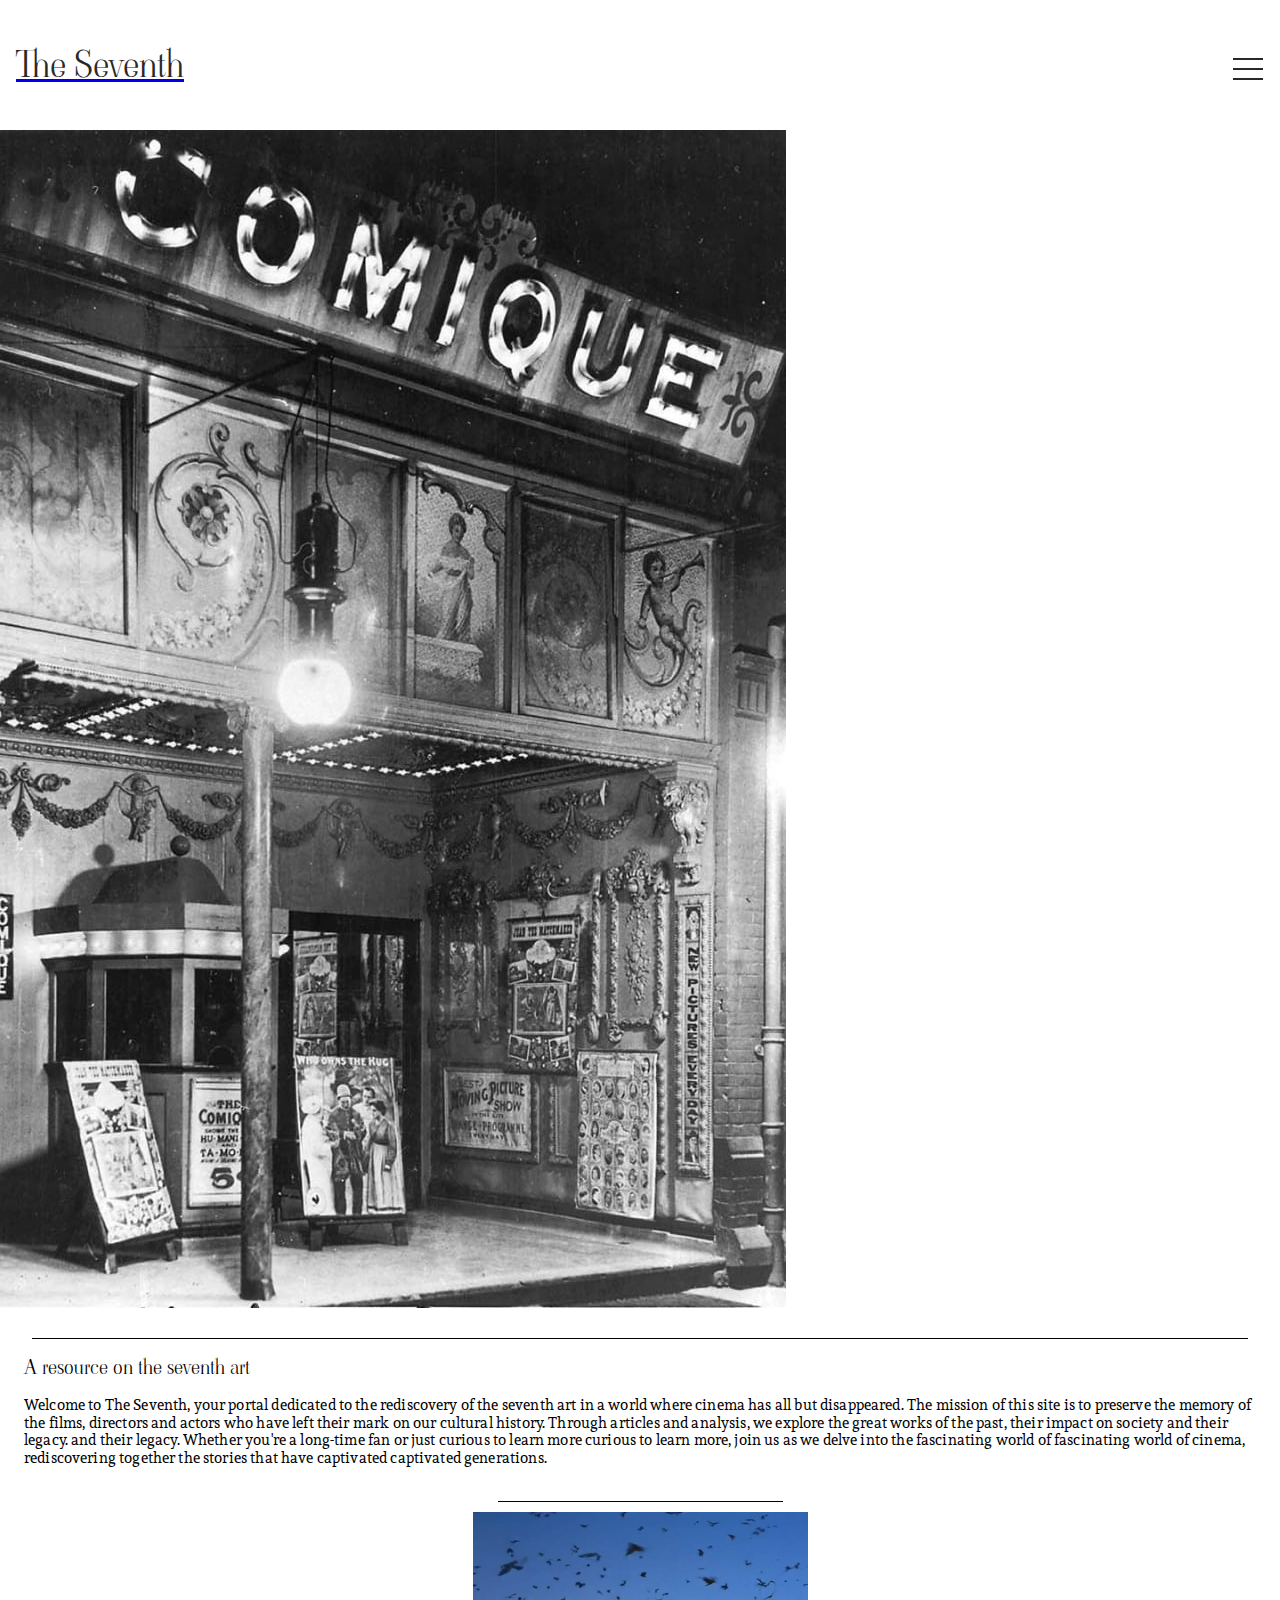
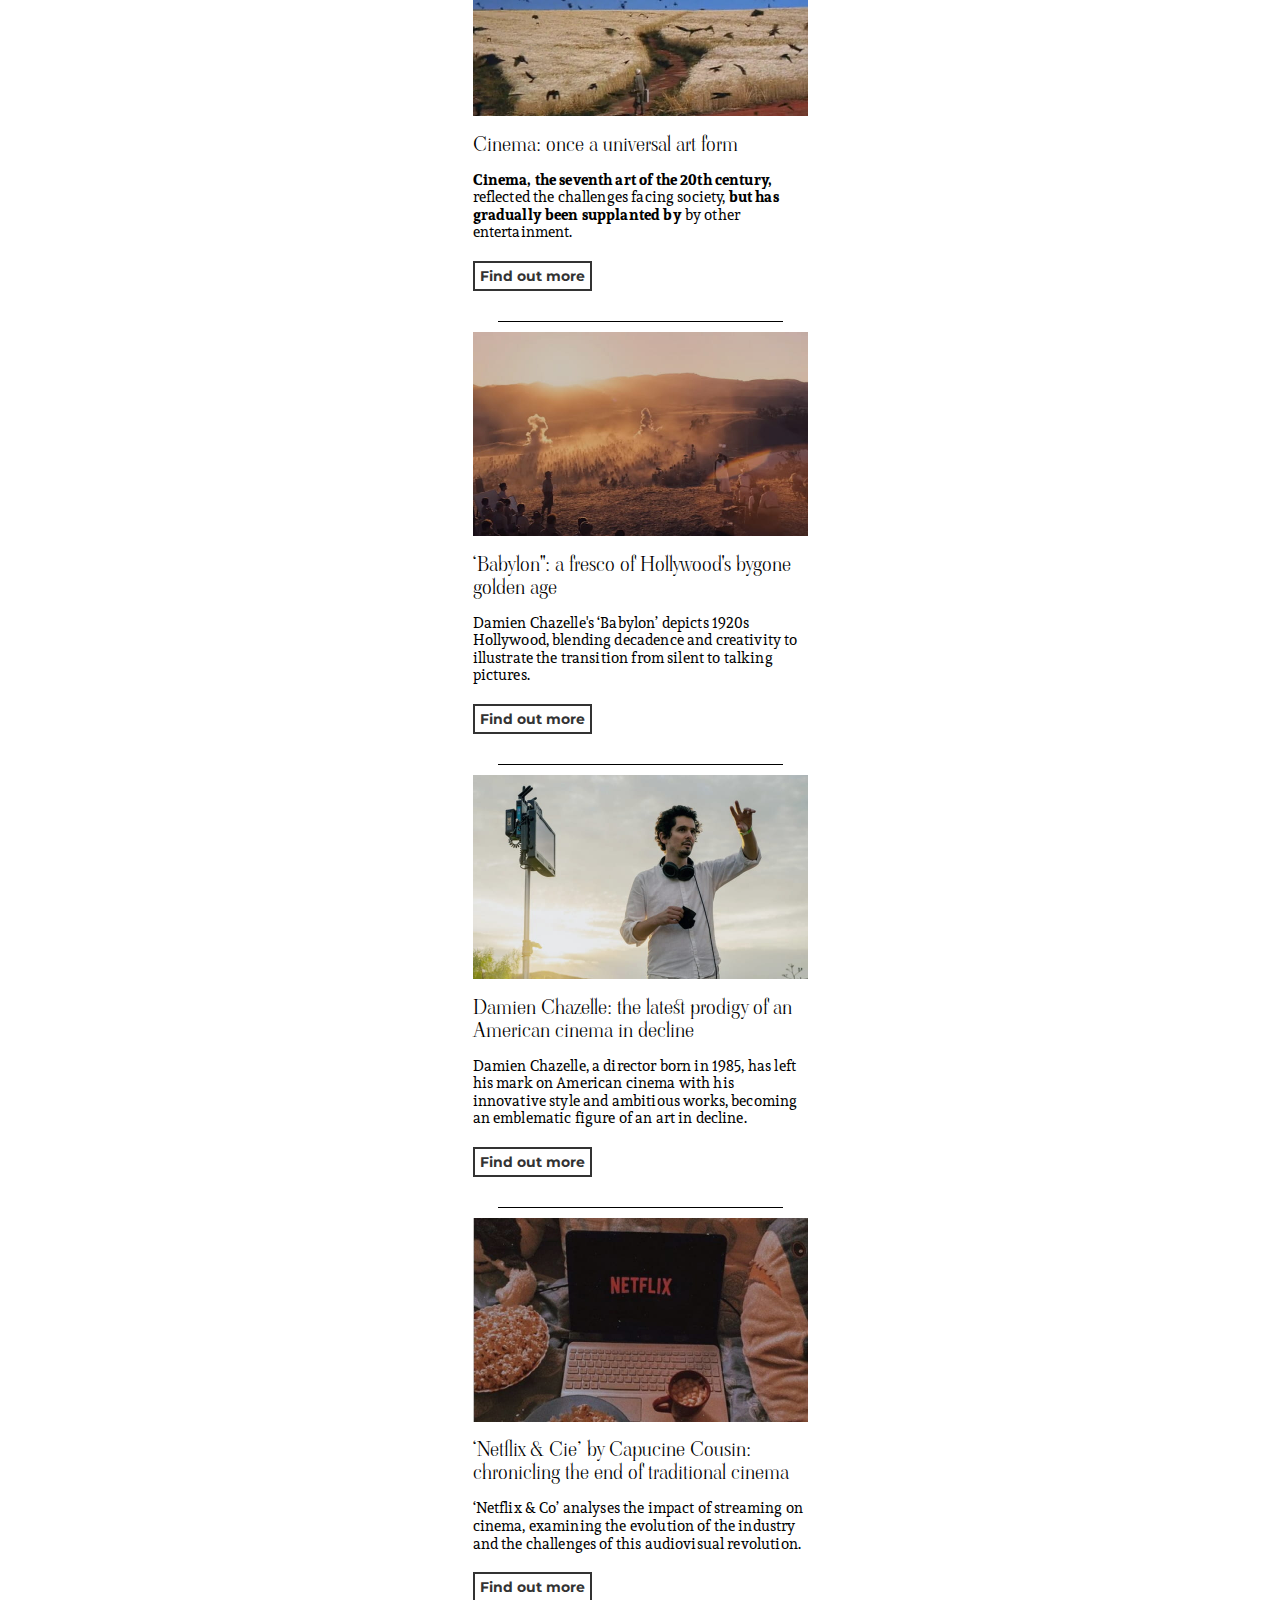
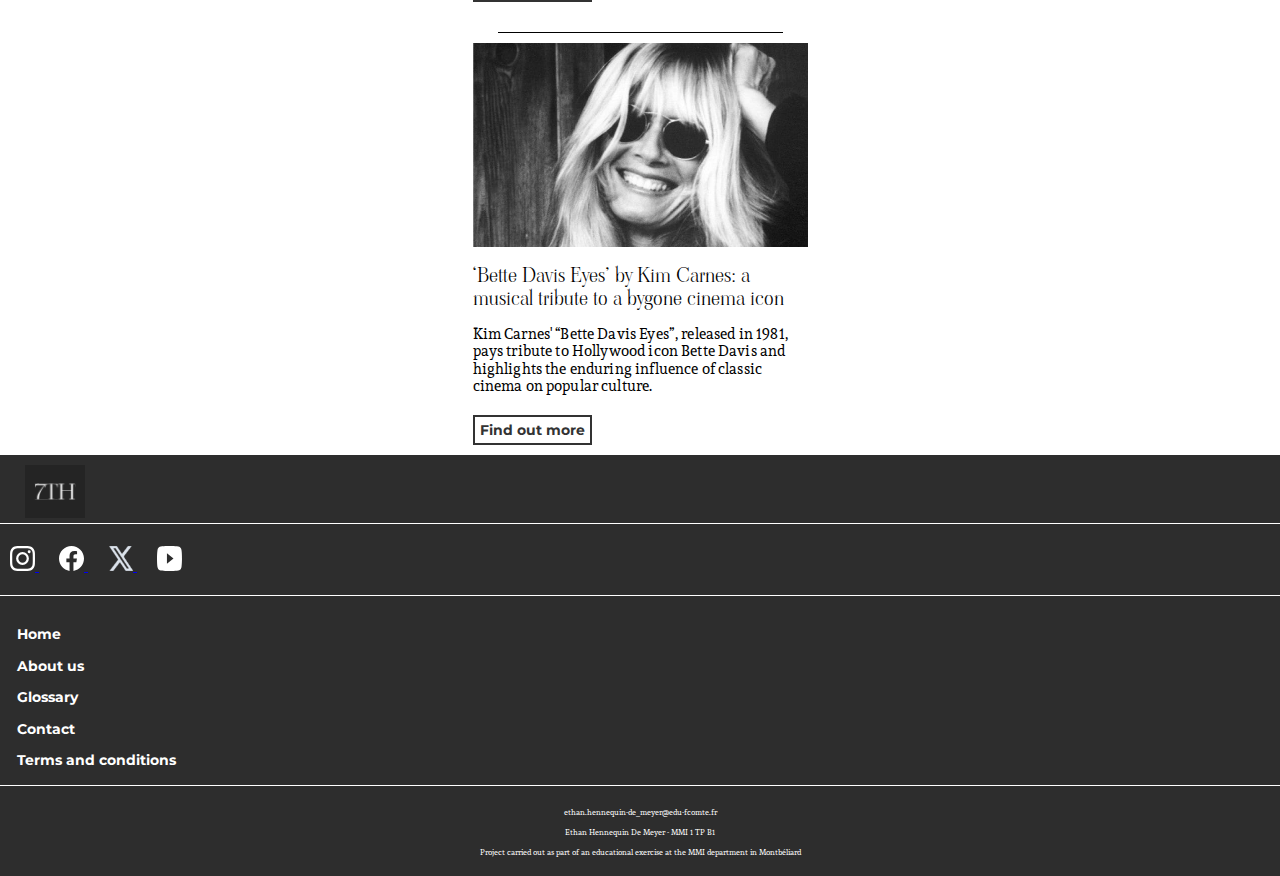
==== en/index.html @ fa8af958 "changement header footer" ====
<html lang="fr">
<head>
    <meta charset="UTF-8">
    <meta name="viewport" content="width=device-width, initial-scale=1.0">
    <title>Home</title>
    <link rel="stylesheet" href="/src/css/style.css">
    <link rel="icon" type="image/svg+xml" href="/assets/img/logo.svg">
</head>
<body>

    <header class="header container">
        <a href="index.html"><h1 class="header__title">The Seventh</h1></a>
        <div
            class="header__menu-btn menu-btn"
            aria-label="menu"
            aria-expanded="false"
            aria-controls="mainNav"
          >
            <span class="menu-btn__bar"></span>
  
          <nav class="header__menu menu" id="mainNav" aria-hidden="true">

            <ul class="menu__list listUnstyled">
              <div class="lignemenu"></div>
              <li class="menu__item">
                <a class="menu__link" href="index.html">Home</a>
              </li>
              <li class="menu__item">
                <a class="menu__link" href="aboutus.html">About us</a>
              </li>
              <li class="menu__item">
                <a class="menu__link" href="glossary.html">Glossary</a>
              </li>
              <li class="menu__item">
                <a class="menu__link" href="contacten.html">Contact</a>
              </li>
              <li class="menu__item">
                <a class="menu__link" href="article1en.html">The Cinema</a>
              </li>
              <li class="menu__item">
                <a class="menu__link" href="#">Babylon</a>
              </li>
              <li class="menu__item">
                <a class="menu__link" href="#">D. Chazelle</a>
              </li>
              <li class="menu__item">
                <a class="menu__link" href="#">Netflix & Cie</a>
              </li>
              <li class="menu__item">
                <a class="menu__link" href="#">Bette Davis Eyes</a>
              </li>
            <div class="lignemenu"></div>
            
              <li class="menu__item">
                <a class="menu__linkl" href="/fr/index.html">French</a>
              </li>
              <li class="menu__item">
                <a class="menu__link" href="home.html">English</a>
              </li>
            </ul>
            <div class="menu__round"></div>
          </nav>
          
        </div>
      </header>

      <div class="container">
        <div class="header_image">
            <img src="/assets/img/imgaccueil.jpg" alt="Cinéma Comique">
        </div>
        <div class="content">
          <div class="ligne"></div>
            <h2 class="h2 block">A resource on the seventh art</h2>
            <p class="p block">
                Welcome to The Seventh, your portal dedicated to the rediscovery of the 
                seventh art in a world where cinema has all but disappeared.
                The mission of this site is to preserve the memory of the films, directors 
                and actors who have left their mark on our cultural history.
                Through articles and analysis, we explore the great works of the past, their impact on society and their legacy. 
                and their legacy. Whether you're a long-time fan or just curious to learn more 
                curious to learn more, join us as we delve into the fascinating world of
                fascinating world of cinema, rediscovering together the stories that have captivated 
                captivated generations.
            </p>
        </div>
    </div>

    <div class="containerb">
      <div class="ligne"></div>
      <div class="image-containerb">
          <img src="/assets/img/framedreams.jpg" alt="Champ de blé avec des corbeaux">
      </div>
      <div class="contentb">
          <h2>Cinema: once a universal art form</h2>
          <p>
              <strong>Cinema, the seventh art of the 20th century,</strong> reflected the challenges facing society, 
              <strong>but has gradually been supplanted by</strong> by other entertainment.
          </p>
      </div>
      <div class="bbutton-container">
          <a href="/fr/Article1.html" class="bbutton">Find out more</a>
      </div>
  </div>

  <div class="containerb">
    <div class="ligne"></div>
    <div class="image-containerb">
        <img src="/assets/img/framebabylon.jpg" alt="Champ de blé avec des corbeaux">
    </div>
    <div class="contentb">
        <h2>‘Babylon": a fresco of Hollywood's bygone golden age</h2>
        <p>
            Damien Chazelle's ‘Babylon’ depicts 1920s Hollywood, blending decadence and creativity to illustrate the transition from silent to talking pictures.
        </p>
    </div>
    <div class="bbutton-container">
        <a href="/fr/article2.html" class="bbutton">Find out more</a>
    </div>
</div>

<div class="containerb">
  <div class="ligne"></div>
  <div class="image-containerb">
      <img src="/assets/img/framedamienchaz.jpg" alt="Champ de blé avec des corbeaux">
  </div>
  <div class="contentb">
      <h2>Damien Chazelle: the latest prodigy of an American cinema in decline</h2>
      <p>
        Damien Chazelle, a director born in 1985, has left his mark on American cinema with his innovative style and ambitious works, becoming an emblematic figure of an art in decline.      </p>
  </div>
  <div class="bbutton-container">
      <a href="/fr/article3.html" class="bbutton">Find out more</a>
  </div>
</div>

<div class="containerb">
  <div class="ligne"></div>
  <div class="image-containerb">
      <img src="/assets/img/framenetflixcie.jpg" alt="Champ de blé avec des corbeaux">
  </div>
  <div class="contentb">
      <h2>‘Netflix & Cie’ by Capucine Cousin: chronicling the end of traditional cinema</h2>
      <p>
        ‘Netflix & Co’ analyses the impact of streaming on cinema, examining the evolution of the industry and the challenges of this audiovisual revolution.      </p>
  </div>
  <div class="bbutton-container">
      <a href="/fr/article4.html" class="bbutton">Find out more</a>
  </div>
</div>

<div class="containerb">
  <div class="ligne"></div>
  <div class="image-containerb">
      <img src="/assets/img/framekimcarnes.jpg" alt="Champ de blé avec des corbeaux">
  </div>
  <div class="contentb">
      <h2>‘Bette Davis Eyes’ by Kim Carnes: a musical tribute to a bygone cinema icon</h2>
      <p>
        Kim Carnes' “Bette Davis Eyes”, released in 1981, pays tribute to Hollywood icon Bette Davis and highlights the enduring influence of classic cinema on popular culture.      </p>
  </div>
  <div class="bbutton-container">
      <a href="/fr/article5.html" class="bbutton">Find out more</a>
  </div>
</div>
      <script src="/src/js/script.js"></script>

</body>


<footer class="footer">
    <div class="logo">
      <img src="/assets/img/logo.svg" alt="Logo">
    </div>
  <div class="lignefooter"></div>
    <div class="footer-top">
        <div class="social-icons">
            <a href="#" aria-label="Instagram">
                <img src="/assets/img/insta.svg" alt="Instagram">
            </a>
            <a href="#" aria-label="Facebook">
                <img src="/assets/img/fb.svg" alt="Facebook">
            </a>
            <a href="#" aria-label="X">
                <img src="/assets/img/x.svg" alt="X">
            </a>
            <a href="#" aria-label="YouTube">
              <img src="/assets/img/ytb.svg" alt="YouTube">
          </a>
        </div>
    </div>
    <div class="lignefooter"></div>
    <div class="footer-menu">
        <ul>
            <li><a href="index.html">Home</a></li>
            <li><a href="aboutus.html">About us</a></li>
            <li><a href="glossary.html">Glossary</a></li>
            <li><a href="contacten.html">Contact</a></li>
            <li><a href="https://blogdummi.fr/">Terms and conditions</a></li>
        </ul>
    </div>
    <div class="lignefooter"></div>
    <div class="footer-bottom">
        <p>ethan.hennequin-de_meyer@edu-fcomte.fr</p> <p>Ethan Hennequin De Meyer - MMI 1 TP B1</p>
        <p>Project carried out as part of an educational exercise at the MMI department in Montbéliard</p>
    </div>
  </footer>
  
</html>
---- src/css/style.css ----
@import url('https://fonts.googleapis.com/css2?family=Montserrat:ital,wght@0,100..900;1,100..900&family=Sura:wght@400;700&family=Viaoda+Libre&display=swap');

/* vendors */
@import "/src/css/vendors/normalize.css";

/* utilitaire */
@import "/src/css/utilitaire/variable.css";

/* base */
@import "/src/css/base/main.css";

/* composant */
@import "/src/css/composant/composant.css";
@import "/src/css/composant/caroussel.css";
@import "/src/css/composant/frise.css";

/* layout */
@import "/src/css/layout/header.css";
@import "/src/css/layout/menu.css";
@import "/src/css/layout/footer.css";
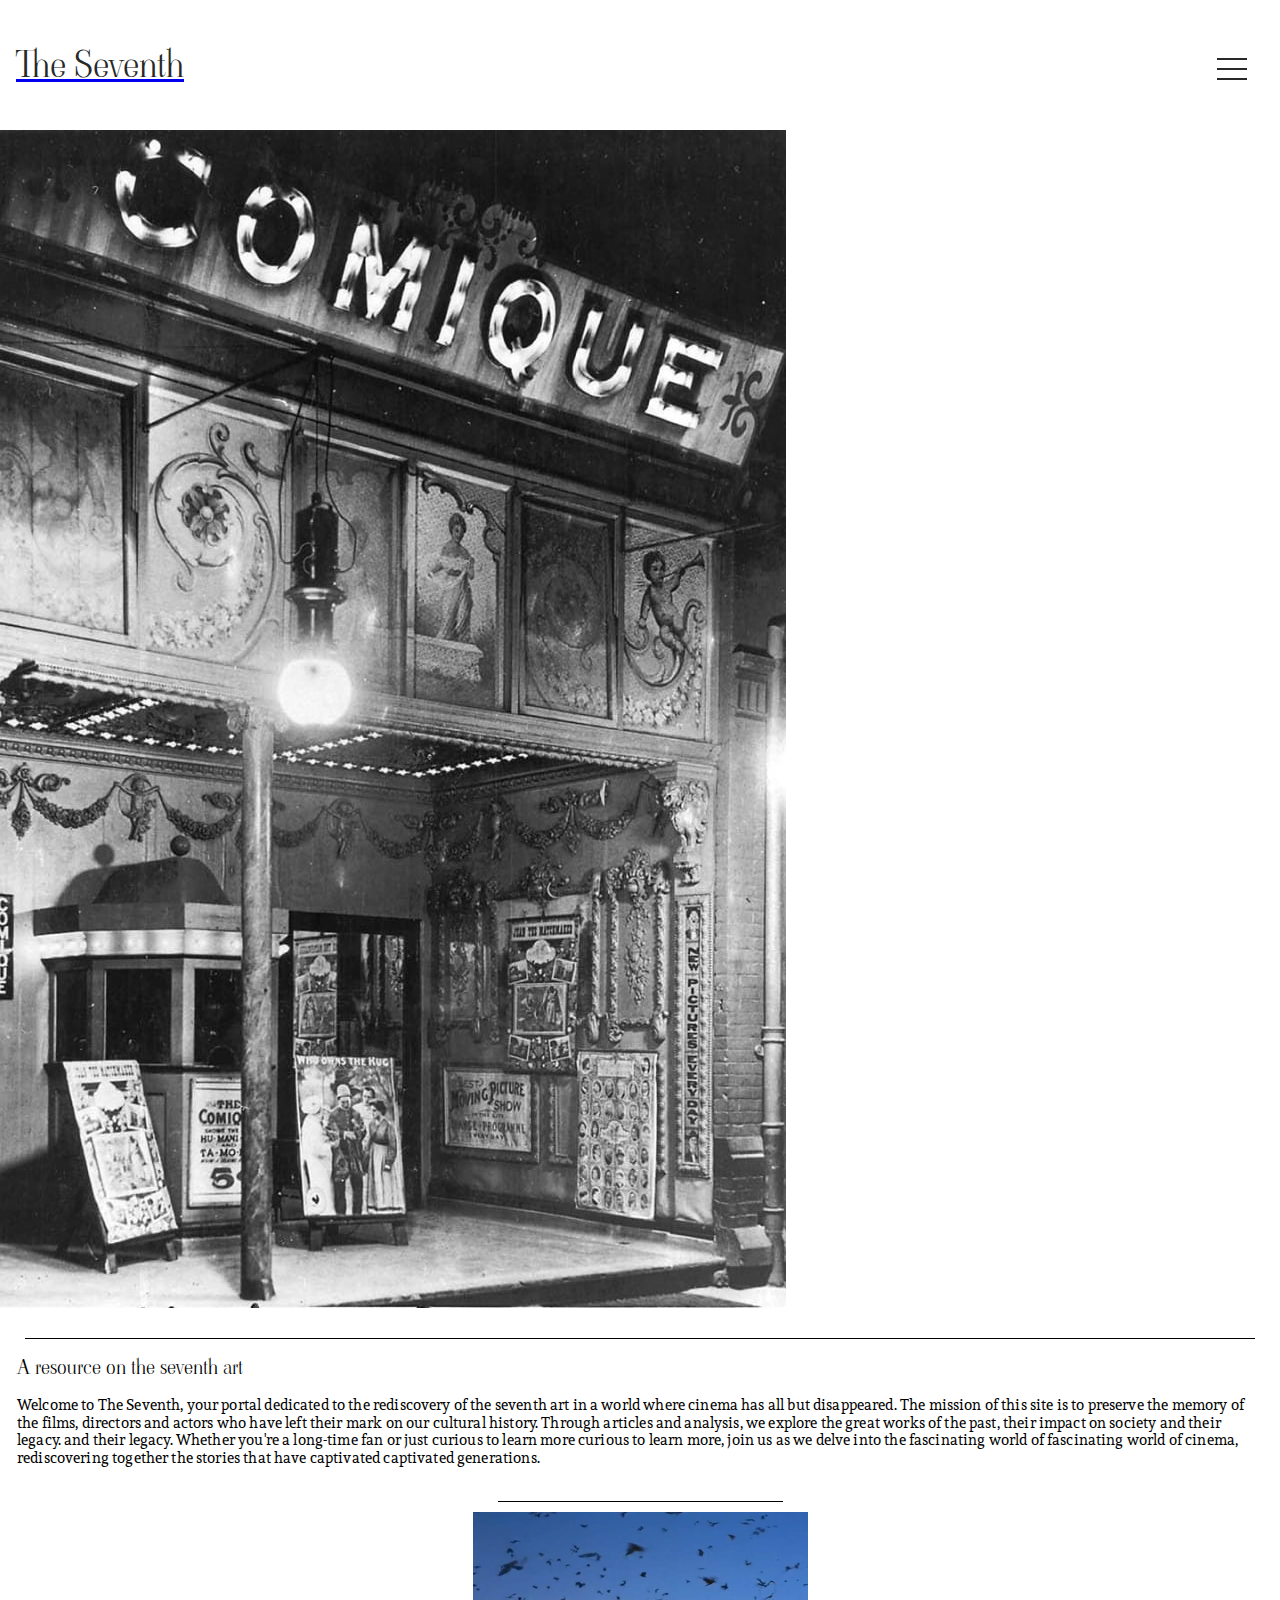
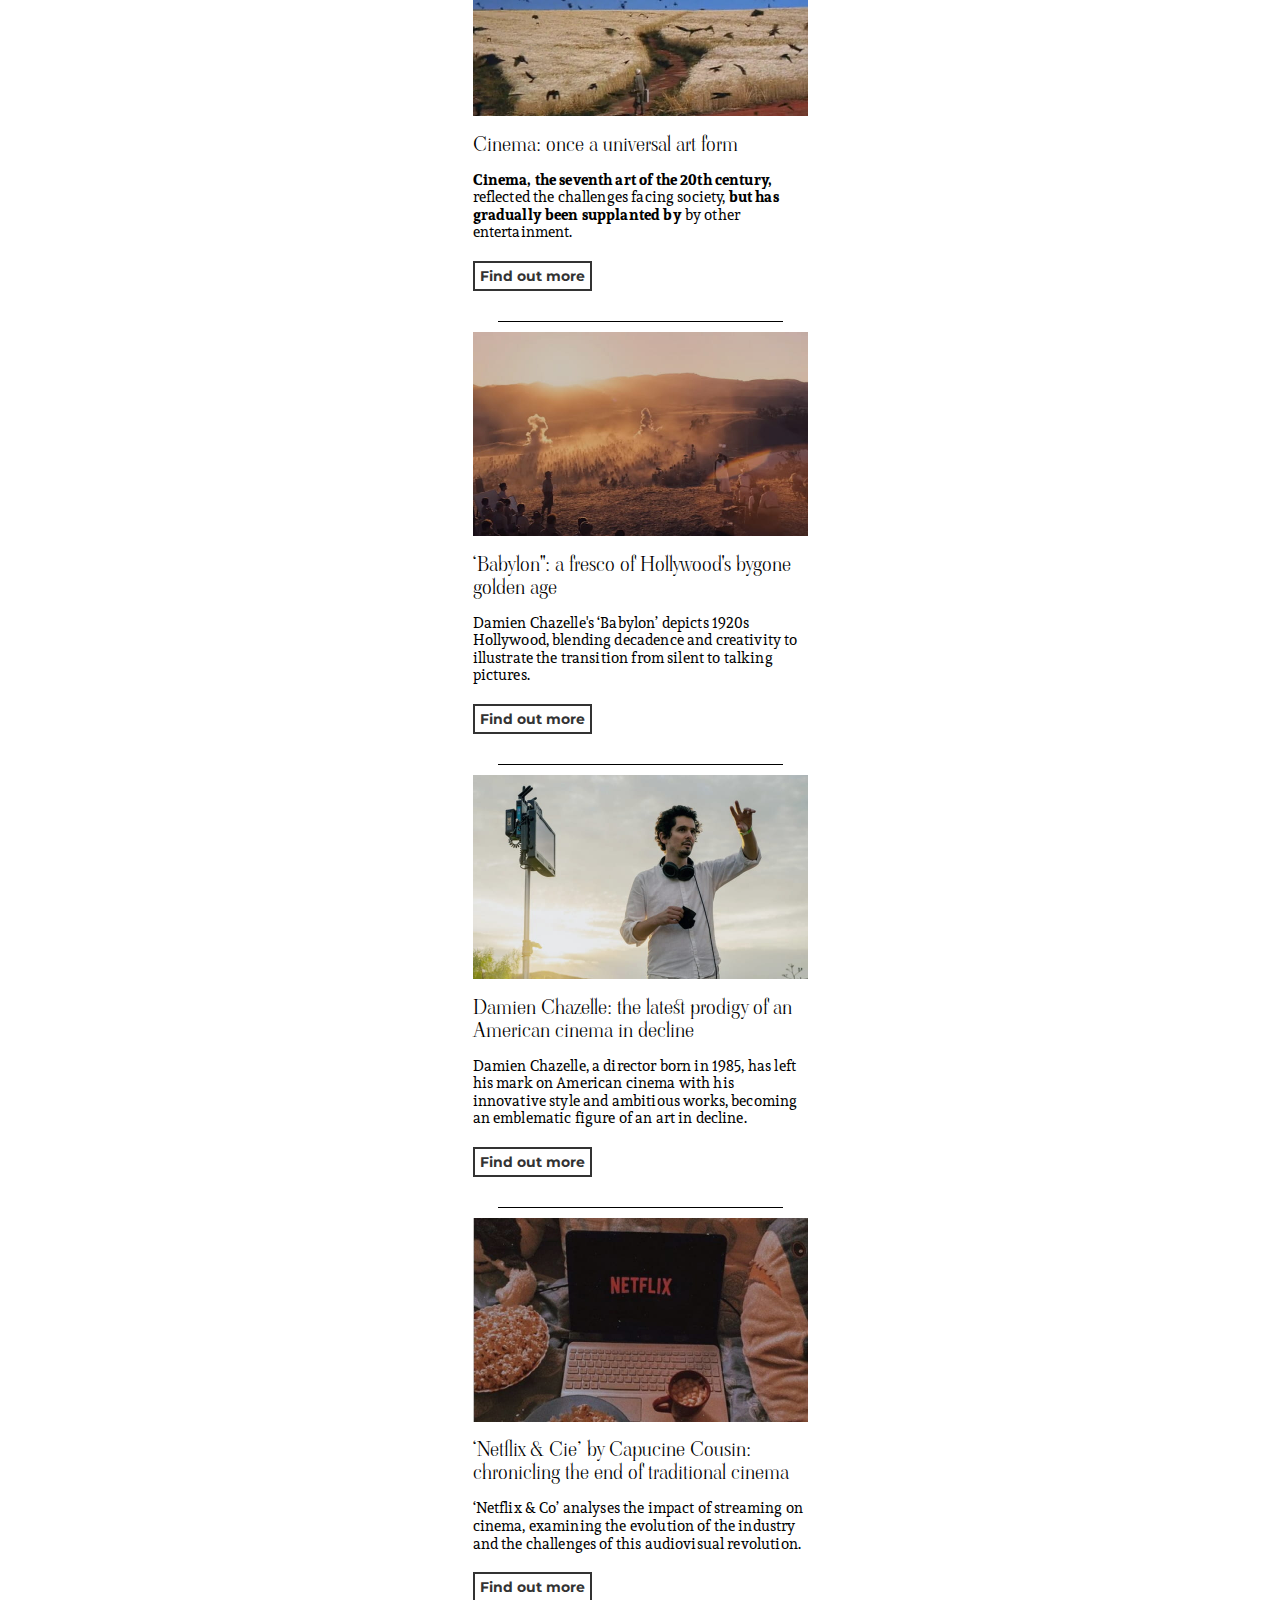
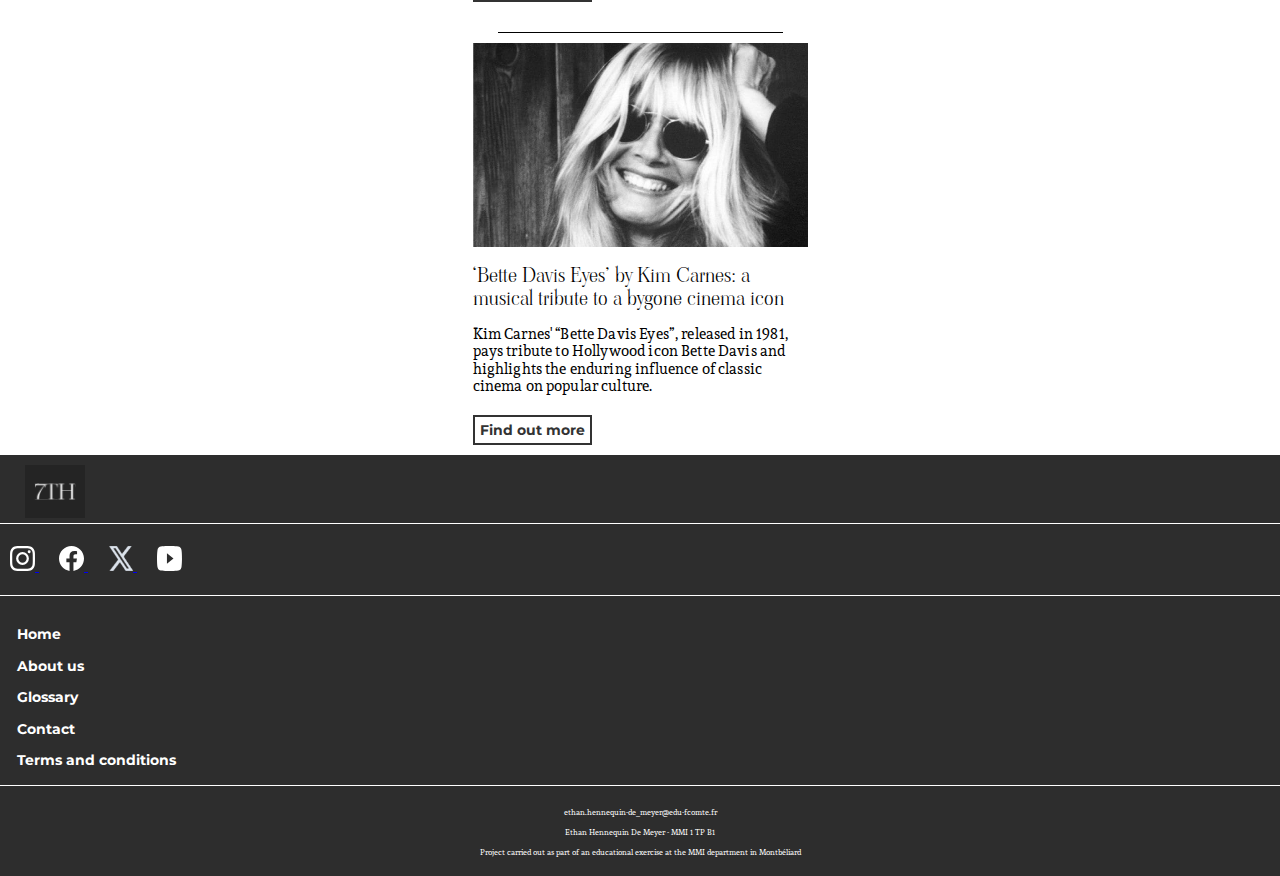
==== commit 8142d2c0: "dernier commit" ====
--- a/en/index.html
+++ b/en/index.html
@@ -17,9 +17,9 @@
             aria-controls="mainNav"
           >
             <span class="menu-btn__bar"></span>
-  
+    
           <nav class="header__menu menu" id="mainNav" aria-hidden="true">
-
+            <h1 class="class">The Seventh</h1>
             <ul class="menu__list listUnstyled">
               <div class="lignemenu"></div>
               <li class="menu__item">
@@ -38,10 +38,10 @@
                 <a class="menu__link" href="article1en.html">The Cinema</a>
               </li>
               <li class="menu__item">
-                <a class="menu__link" href="#">Babylon</a>
-              </li>
-              <li class="menu__item">
-                <a class="menu__link" href="#">D. Chazelle</a>
+                <a class="menu__link" href="article2en.html">Babylon</a>
+              </li>
+              <li class="menu__item">
+                <a class="menu__link" href="article3en.html">D. Chazelle</a>
               </li>
               <li class="menu__item">
                 <a class="menu__link" href="#">Netflix & Cie</a>
@@ -52,10 +52,10 @@
             <div class="lignemenu"></div>
             
               <li class="menu__item">
-                <a class="menu__linkl" href="/fr/index.html">French</a>
-              </li>
-              <li class="menu__item">
-                <a class="menu__link" href="home.html">English</a>
+                <a class="menu__linkl" href="../fr/index.html">French</a>
+              </li>
+              <li class="menu__item">
+                <a class="menu__linkl" href="../en/index.html">English</a>
               </li>
             </ul>
             <div class="menu__round"></div>
